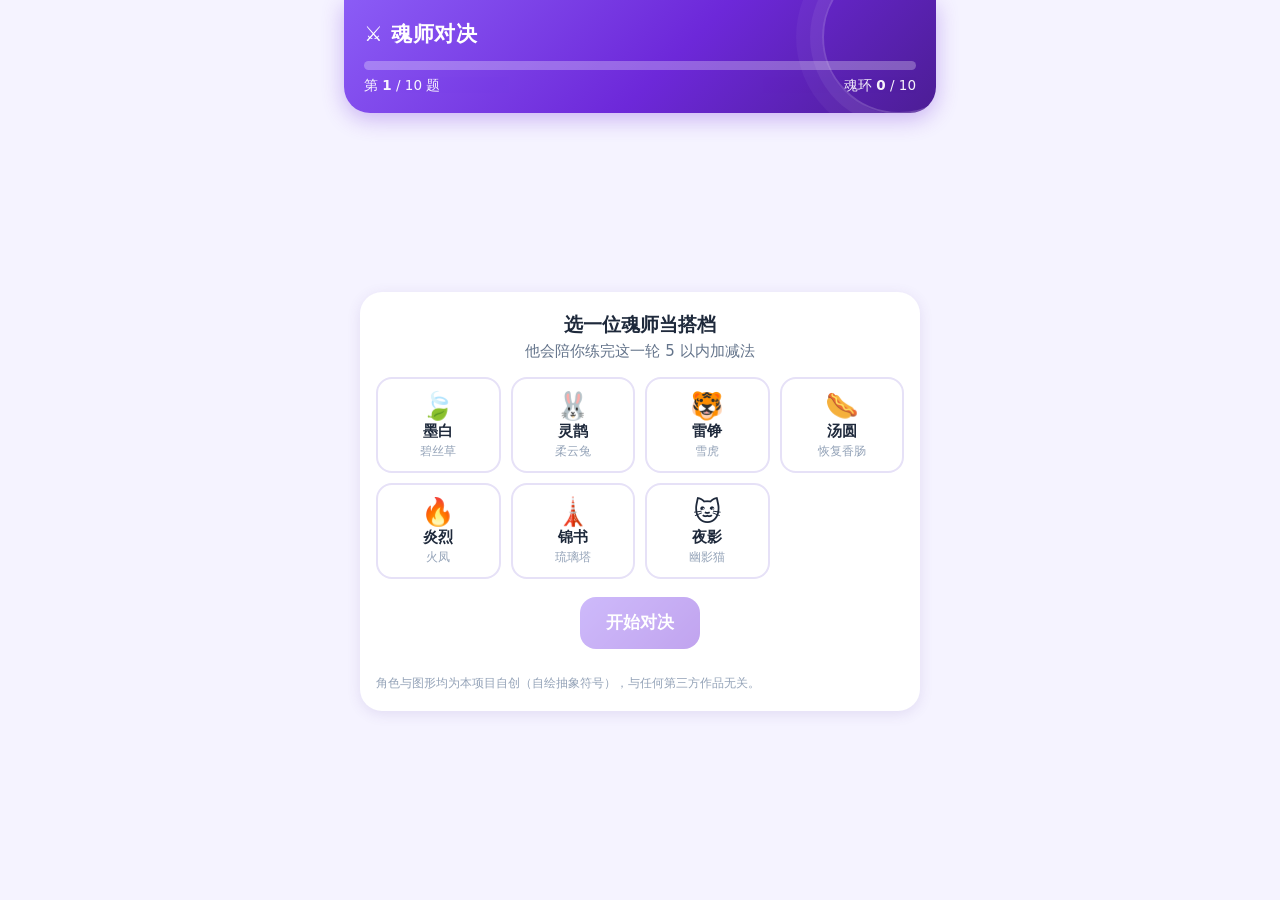
==== modules/math-wuhun-5/index.html @ b2ec2f0e "feat(数学): 新增「魂师对决」5 以内加减法模块；修 node 路径硬编码导致的静默失败 ## 新模块 modules/math-wuhun-5（5 以内加减法 · 魂环闯关）  按孩子喜欢的「" ====
<!DOCTYPE html>
<html lang="zh-CN">
<head>
<meta charset="utf-8">
<meta name="viewport" content="width=device-width,initial-scale=1,viewport-fit=cover,user-scalable=no">
<meta name="apple-mobile-web-app-capable" content="yes">
<meta name="theme-color" content="#6d28d9">
<title>魂师对决 · 5 以内加减法</title>
<style>
  :root{
    --bg:#f5f3ff;--card:#fff;--ink:#1e293b;--ink2:#64748b;--ink3:#94a3b8;
    --violet:#7c3aed;--violet-d:#5b21b6;--violet-l:#ede9fe;
    --gold:#f59e0b;--gold-l:#fef3c7;
    --grass:#10b981;--grass-l:#d1fae5;--coral:#ef4444;--coral-l:#fee2e2;
    --line:#e6e1f7;--r:22px;--sh:0 3px 14px rgba(90,60,160,.12);
    --dark:#1e1b4b;--dark2:#312e81;
  }
  *{box-sizing:border-box;-webkit-tap-highlight-color:transparent}
  body{
    margin:0;background:var(--bg);color:var(--ink);
    font-family:"PingFang SC","Microsoft YaHei",system-ui,sans-serif;
    font-size:17px;padding:0 16px 26px;-webkit-font-smoothing:antialiased;
    min-height:100vh;display:flex;flex-direction:column;
  }
  .wrap{max-width:560px;margin:0 auto;width:100%;flex:1;display:flex;flex-direction:column}
  .hide{display:none !important}
  header{
    background:linear-gradient(135deg,#8b5cf6,#6d28d9 55%,#4c1d95);color:#fff;
    margin:0 -16px 16px;padding:20px 20px 18px;border-radius:0 0 26px 26px;
    box-shadow:0 6px 22px rgba(109,40,217,.32);position:relative;overflow:hidden;
  }
  header::after{                       /* 魂环光晕装饰（纯 CSS 自绘，非任何官方形象） */
    content:"";position:absolute;right:-40px;top:-40px;width:150px;height:150px;
    border-radius:50%;border:2px solid rgba(255,255,255,.18);
    box-shadow:0 0 0 12px rgba(255,255,255,.06),0 0 0 26px rgba(255,255,255,.04);
  }
  .hd{display:flex;align-items:center;gap:10px;position:relative;z-index:1}
  header h1{margin:0;font-size:21px;flex:1;letter-spacing:.5px}
  .partner-chip{
    display:flex;align-items:center;gap:6px;background:rgba(255,255,255,.22);
    border:1px solid rgba(255,255,255,.42);padding:4px 11px;border-radius:13px;font-size:14px;
  }
  .bar{height:9px;background:rgba(255,255,255,.28);border-radius:6px;margin-top:13px;overflow:hidden;position:relative;z-index:1}
  .bar i{display:block;height:100%;background:linear-gradient(90deg,#fbbf24,#fff);border-radius:6px;width:0;transition:width .35s}
  .meta{display:flex;justify-content:space-between;font-size:13.5px;margin-top:7px;opacity:.95;position:relative;z-index:1}

  .stage{flex:1;display:flex;flex-direction:column;justify-content:center}

  /* ---------------- 选搭档 ---------------- */
  .pick{background:var(--card);border-radius:var(--r);box-shadow:var(--sh);padding:20px 16px 18px}
  .pick h2{margin:0 0 4px;font-size:19px;text-align:center}
  .pick p.hint{margin:0 0 16px;text-align:center;color:var(--ink2);font-size:15px}
  .roster{display:grid;grid-template-columns:repeat(4,1fr);gap:10px}
  @media (max-width:400px){.roster{grid-template-columns:repeat(3,1fr)}}
  .rc{
    border:2px solid var(--line);border-radius:16px;background:#fff;padding:9px 4px 8px;
    text-align:center;cursor:pointer;transition:.15s;min-height:96px;
    display:flex;flex-direction:column;align-items:center;justify-content:center;gap:3px;
    font-family:inherit;color:inherit;
  }
  .rc:active{transform:scale(.95)}
  .rc.on{border-color:var(--violet);background:var(--violet-l);box-shadow:0 4px 14px rgba(124,58,237,.24)}
  .rc .av{font-size:27px;line-height:1}
  .rc .nm{font-size:14.5px;font-weight:800}
  .rc .wu{font-size:11.5px;color:var(--ink3)}

  /* ---------------- 对局 ---------------- */
  .foe{
    background:linear-gradient(135deg,var(--dark),var(--dark2));color:#fff;
    border-radius:var(--r);padding:14px 16px;margin-bottom:14px;
    display:flex;align-items:center;gap:14px;position:relative;overflow:hidden;
    box-shadow:0 6px 20px rgba(30,27,75,.28);
  }
  .foe::before{                        /* 脚下魂环光晕 */
    content:"";position:absolute;left:50%;bottom:-46px;transform:translateX(-50%);
    width:190px;height:80px;border-radius:50%;
    background:radial-gradient(ellipse at center,rgba(251,191,36,.45),transparent 70%);
    opacity:0;transition:opacity .3s;
  }
  .foe.cast::before{opacity:1}
  .foe .portrait{width:76px;height:76px;flex:0 0 76px;position:relative;z-index:1}
  .foe .portrait svg{width:100%;height:100%;display:block}
  .foe .fi{flex:1;min-width:0;position:relative;z-index:1}
  .foe .fname{font-size:18px;font-weight:800;display:flex;align-items:center;gap:8px}
  .foe .fname .wu{
    font-size:12px;font-weight:600;color:var(--gold);
    border:1px solid rgba(251,191,36,.5);border-radius:9px;padding:1px 7px;
  }
  .foe .say{font-size:15px;margin-top:6px;color:#ddd6fe;min-height:22px;line-height:1.5}
  .foe.cast .portrait{animation:cast .5s ease}
  @keyframes cast{0%{transform:scale(1)}45%{transform:scale(1.16)}100%{transform:scale(1)}}

  .qbox{
    background:var(--card);border-radius:var(--r);box-shadow:var(--sh);
    padding:22px 18px 16px;text-align:center;margin-bottom:12px;
  }
  .q{font-size:48px;font-weight:800;letter-spacing:2px;font-variant-numeric:tabular-nums;margin:2px 0 14px}
  .qbox.no .q{color:var(--coral);animation:shake .32s}
  @keyframes shake{0%,100%{transform:translateX(0)}25%{transform:translateX(-7px)}75%{transform:translateX(7px)}}

  /* 魂环槽：答对逐个点亮 */
  .rings{display:flex;justify-content:center;gap:6px;flex-wrap:wrap}
  .ring{
    width:19px;height:19px;border-radius:50%;border:2.5px solid var(--line);
    background:#fafaff;transition:.28s;
  }
  .ring.on{border-color:var(--r-c,#f59e0b);box-shadow:0 0 10px var(--r-c,#f59e0b);background:var(--r-c,#f59e0b)}
  .ring.cur{border-color:var(--violet);animation:pulse 1.1s infinite}
  @keyframes pulse{0%,100%{transform:scale(1)}50%{transform:scale(1.22)}}

  .opts{display:grid;grid-template-columns:repeat(3,1fr);gap:11px}
  .opt{
    height:64px;border-radius:18px;border:2.5px solid var(--line);background:#fff;color:var(--ink);
    font-size:28px;font-weight:800;font-family:inherit;cursor:pointer;
    box-shadow:0 3px 10px rgba(90,60,160,.1);transition:.12s;
  }
  .opt:active{transform:scale(.95);background:var(--violet-l);border-color:var(--violet)}
  .opt.ok{background:var(--grass);border-color:var(--grass);color:#fff}
  .opt.no{background:var(--coral);border-color:var(--coral);color:#fff}
  .opt:disabled{opacity:.55}

  .combo{
    margin-top:12px;text-align:center;font-size:19px;font-weight:800;color:var(--violet);
    min-height:26px;opacity:0;transition:opacity .22s;
  }
  .combo.on{opacity:1;animation:pop .5s}
  @keyframes pop{0%{transform:scale(.5);opacity:0}60%{transform:scale(1.14)}100%{transform:scale(1);opacity:1}}

  .saytip{margin-top:10px;font-size:15px;color:var(--ink2);text-align:center;min-height:20px}

  /* ---------------- 结果 ---------------- */
  .end{display:none;background:#fff;border-radius:var(--r);box-shadow:var(--sh);padding:26px 20px;text-align:center;margin:auto 0}
  .end .medal{width:132px;height:132px;margin:0 auto 6px}
  .end h2{margin:6px 0 2px;font-size:23px}
  .end .rank{font-size:17px;font-weight:800;color:var(--violet-d);margin:2px 0 8px}
  .end .stars{font-size:34px;letter-spacing:3px;margin:4px 0 10px}
  .end .stars i{font-style:normal;opacity:.22}
  .end .stars i.on{opacity:1}
  .end p.sum{color:var(--ink2);margin:0 0 16px;font-size:16px}
  .wrongs{text-align:left;background:#fffdf7;border:1px solid var(--line);border-radius:14px;padding:12px 15px;margin:0 0 16px;font-size:15px;color:var(--ink2);line-height:1.9}
  .wrongs b{color:var(--coral)}
  .btn{
    min-height:52px;padding:13px 26px;border-radius:16px;border:0;cursor:pointer;
    font-size:17px;font-weight:800;font-family:inherit;margin:0 6px 10px;
    background:linear-gradient(135deg,#8b5cf6,#6d28d9);color:#fff;box-shadow:0 6px 18px rgba(109,40,217,.32);
  }
  .btn.ghost{background:#fff;color:var(--violet-d);box-shadow:0 3px 10px rgba(90,60,160,.16)}
  .btn:disabled{opacity:.42;box-shadow:none}
  .credit{margin-top:14px;font-size:12px;color:var(--ink3);line-height:1.7}
</style>
</head>
<body>
<div class="wrap">
  <header>
    <div class="hd">
      <h1>⚔️ 魂师对决</h1>
      <span class="partner-chip hide" id="partnerChip">🤝 <b id="partnerName">—</b></span>
    </div>
    <div class="bar"><i id="bar"></i></div>
    <div class="meta">
      <span>第 <b id="idx">1</b> / 10 题</span>
      <span>魂环 <b id="ringCnt">0</b> / 10</span>
    </div>
  </header>

  <div class="stage">
    <!-- ============ 选搭档 ============ -->
    <div class="pick" id="pickView">
      <h2>选一位魂师当搭档</h2>
      <p class="hint">他会陪你练完这一轮 5 以内加减法</p>
      <div class="roster" id="roster"></div>
      <div style="text-align:center;margin-top:18px">
        <button class="btn" id="startBtn" disabled>开始对决</button>
      </div>
      <div class="credit">
        角色与图形均为本项目自创（自绘抽象符号），与任何第三方作品无关。
      </div>
    </div>

    <!-- ============ 对局 ============ -->
    <div id="playView" style="display:none">
      <div class="foe" id="foeBox">
        <div class="portrait" id="portrait"></div>
        <div class="fi">
          <div class="fname"><span id="foeName">墨白</span><span class="wu" id="foeWu">碧丝草</span></div>
          <div class="say" id="say">准备好了吗？</div>
        </div>
      </div>
      <div class="qbox" id="qbox">
        <div class="q" id="qText">3 + 2 = ?</div>
        <div class="rings" id="rings"></div>
      </div>
      <div class="opts" id="opts"></div>
      <div class="combo" id="combo"></div>
      <div class="saytip" id="sayTip"></div>
    </div>

    <!-- ============ 结果 ============ -->
    <div class="end" id="endView">
      <div class="medal" id="medal"></div>
      <h2 id="endTitle">对决结束</h2>
      <div class="rank" id="endRank"></div>
      <div class="stars" id="endStars"></div>
      <p class="sum" id="endSum"></p>
      <div class="wrongs" id="wrongList" style="display:none"></div>
      <button class="btn" id="againBtn">再来一轮</button>
      <button class="btn ghost" onclick="XYB.exit()">🏠 返回学习台</button>
      <div class="credit">
        角色与图形均为本项目自创（自绘抽象符号），与任何第三方作品无关。
      </div>
    </div>
  </div>
</div>

<script src="../../assets/xyb-sdk.js" data-module-id="math-wuhun-5"></script>
<script>
/* ==========================================================================
   魂师对决 · 5 以内加减法
   --------------------------------------------------------------------------
   · 7 位魂师轮流出场出题，答对点亮一枚魂环，连对 3 题触发"武魂觉醒"
   · 一轮 10 题，结束按表现评定魂环年份（十年/百年/千年/万年/十万年）
   · 答题与完成度通过 XYB.answer / progress / finish 上报；
     答错的题带题干 → 自动进工作台错题本
   · 刻意**不写 data-back**：一轮结束要停在结果页让孩子看评定，
     若带 data-back，XYB.finish() 会在 1.2 秒后自动跳回工作台
   ========================================================================== */

/* ---------------- 魂师（名称为文字引用；图形全部自绘抽象符号） ---------------- */
var ROLES = [
  { name:'墨白',   wu:'碧丝草',     emoji:'🍃', color:'#60a5fa', dark:'#1d4ed8',
    ok:['碧丝缠绕，控住了！','灵草一牵，稳稳的。','算得准，才控得住。'],
    no:['别急，稳住心神再算一次。','让草丝把数缠住，再数一遍。'] },
  { name:'灵鹊',   wu:'柔云兔',     emoji:'🐰', color:'#f9a8d4', dark:'#db2777',
    ok:['柔云身法，轻松拿下～','看我的！','这一下稳稳的～'],
    no:['哎呀，差一点点，再来嘛～','没关系，我们一起数。'] },
  { name:'雷铮',   wu:'雪虎',       emoji:'🐯', color:'#fcd34d', dark:'#b45309',
    ok:['雪虎硬冲，正面拿下！','够快，够准！'],
    no:['稳住，别慌，重新算。','深呼吸，再来一次。'] },
  { name:'汤圆',   wu:'恢复香肠',   emoji:'🌭', color:'#fdba74', dark:'#c2410c',
    ok:['补给到位，魂力回来了！','喏，恢复香肠给你！'],
    no:['补给没跟上，先歇一下～','再来一根，慢慢算。'] },
  { name:'炎烈',   wu:'火凤',       emoji:'🔥', color:'#fca5a5', dark:'#b91c1c',
    ok:['火凤展翅，燃起来了！','这题我给你烧穿！'],
    no:['火候差一点，再来。','别急，小心烧到自己。'] },
  { name:'锦书',   wu:'琉璃塔',     emoji:'🗼', color:'#c4b5fd', dark:'#6d28d9',
    ok:['琉璃塔开，给你增幅！','状态拉满，继续！'],
    no:['增幅还不够，我们再来一次。','我帮你稳住魂力。'] },
  { name:'夜影',   wu:'幽影猫',     emoji:'🐱', color:'#cbd5e1', dark:'#334155',
    ok:['幽影猫，速度快吧？','悄无声息，答完。'],
    no:['慢了半拍，下次更快。','再来，我看你行。'] }
];

/* ---------------- 魂环年份 ---------------- */
var RANKS = [
  { min:10, name:'十万年魂环', color:'#dc2626', edge:'#fbbf24', tip:'传说中的十万年魂环，全对！' },
  { min:8,  name:'万年魂环',   color:'#111827', edge:'#fbbf24', tip:'万年魂环到手，非常稳！' },
  { min:6,  name:'千年魂环',   color:'#8b5cf6', edge:'#c4b5fd', tip:'千年魂环，继续加油！' },
  { min:4,  name:'百年魂环',   color:'#f59e0b', edge:'#fcd34d', tip:'百年魂环，再练一轮会更好。' },
  { min:0,  name:'十年魂环',   color:'#94a3b8', edge:'#cbd5e1', tip:'第一枚魂环，慢慢来。' }
];

/* 连对达到这个数 → 武魂觉醒 */
var COMBO_AT = 3;
var TOTAL = 10;

var qs = [], cur = 0, right = 0, combo = 0, maxCombo = 0, wrongs = [], locked = false;
var partner = null, picked = -1, t0 = 0;

function $(id) { return document.getElementById(id); }
function rnd(a, b) { return a + Math.floor(Math.random() * (b - a + 1)); }

/* ---------------- 出题：答案必定落在 0~5 ---------------- */
function makeQ() {
  if (Math.random() < 0.55) {                 /* 加法：和 ≤ 5 */
    var a = rnd(0, 5), b = rnd(0, 5);
    while (a + b > 5 || a + b === 0) { a = rnd(0, 5); b = rnd(0, 5); }
    return { t: a + ' + ' + b + ' = ?', v: a + b, tag: '5以内加法' };
  }
  var x = rnd(1, 5), y = rnd(0, x);           /* 减法：被减数 ≤ 5，结果 ≥ 0 */
  if (x - y === 0 && Math.random() < 0.7) y = rnd(0, x - 1);   /* 少出一点"得 0" */
  return { t: x + ' - ' + y + ' = ?', v: x - y, tag: '5以内减法' };
}

function buildQs() {
  qs = [];
  var seen = {}, guard = 0;
  while (qs.length < TOTAL && guard++ < 900) {
    var q = makeQ();
    if (seen[q.t]) continue;
    seen[q.t] = 1;
    qs.push(q);
  }
  while (qs.length < TOTAL) qs.push(makeQ());   /* 保底 */
}

/* ---------------- 自绘抽象立绘（圆头 + 肩形 + 武魂符号；不复制任何官方形象） ---------------- */
function portraitSvg(role, lit) {
  var glow = lit
    ? '<ellipse cx="40" cy="70" rx="30" ry="8" fill="none" stroke="#fbbf24" stroke-width="2.5" opacity=".95"/>' +
      '<ellipse cx="40" cy="70" rx="23" ry="6" fill="none" stroke="#fbbf24" stroke-width="2" opacity=".7"/>'
    : '<ellipse cx="40" cy="70" rx="27" ry="7" fill="none" stroke="#fbbf24" stroke-width="1.6" opacity=".28"/>';
  return '<svg viewBox="0 0 80 80" aria-hidden="true">' + glow +
    '<path d="M14 70 Q40 44 66 70 Z" fill="' + role.dark + '" opacity=".92"/>' +
    '<circle cx="40" cy="36" r="17" fill="' + role.color + '"/>' +
    '<circle cx="40" cy="36" r="17" fill="none" stroke="' + role.dark + '" stroke-width="2" opacity=".45"/>' +
    '<text x="40" y="42" text-anchor="middle" font-size="16">' + role.emoji + '</text>' +
    '</svg>';
}

/* 结果页的"魂环"图形 */
function medalSvg(rank) {
  var rings = '';
  for (var i = 0; i < 3; i++) {
    rings += '<ellipse cx="66" cy="' + (96 - i * 7) + '" rx="' + (40 - i * 6) + '" ry="' + (12 - i * 2) +
      '" fill="none" stroke="' + rank.color + '" stroke-width="4" opacity="' + (1 - i * 0.22) + '"/>';
  }
  return '<svg viewBox="0 0 132 132" aria-hidden="true">' +
    '<circle cx="66" cy="66" r="62" fill="none" stroke="' + rank.edge + '" stroke-width="3" opacity=".55"/>' +
    rings +
    '<circle cx="66" cy="46" r="22" fill="' + rank.color + '" opacity=".92"/>' +
    '<text x="66" y="54" text-anchor="middle" font-size="22">🏅</text>' +
    '</svg>';
}

/* ---------------- 选搭档 ---------------- */
$('roster').innerHTML = ROLES.map(function (r, i) {
  return '<button class="rc" data-i="' + i + '">' +
    '<span class="av">' + r.emoji + '</span>' +
    '<span class="nm">' + r.name + '</span>' +
    '<span class="wu">' + r.wu + '</span></button>';
}).join('');

$('roster').addEventListener('click', function (e) {
  var b = e.target.closest ? e.target.closest('.rc') : null;
  if (!b) return;
  picked = Number(b.getAttribute('data-i'));
  Array.prototype.forEach.call(document.querySelectorAll('.rc'), function (el) {
    el.classList.toggle('on', Number(el.getAttribute('data-i')) === picked);
  });
  $('startBtn').disabled = false;
});

$('startBtn').addEventListener('click', function () {
  if (picked < 0) return;
  partner = ROLES[picked];
  $('partnerName').textContent = partner.name;
  $('partnerChip').classList.remove('hide');
  $('pickView').style.display = 'none';
  $('playView').style.display = 'block';
  start();
});

/* ---------------- 出题 / 答题 ---------------- */
$('opts').innerHTML = [0, 1, 2, 3, 4, 5].map(function (n) {
  return '<button class="opt" data-v="' + n + '">' + n + '</button>';
}).join('');

function roleFor(i) {
  /* 出题者从搭档的"下一位"开始轮，保证每题换人 */
  var base = picked >= 0 ? picked : 0;
  return ROLES[(base + i + 1) % ROLES.length];
}

function ringColor() {
  return right >= 10 ? '#dc2626' : right >= 8 ? '#111827' : right >= 6 ? '#8b5cf6'
    : right >= 4 ? '#f59e0b' : '#c4b5fd';
}

function paintRings() {
  var box = $('rings');
  if (box.children.length !== TOTAL) {
    box.innerHTML = new Array(TOTAL + 1).join('<span class="ring"></span>');
  }
  var color = ringColor();
  Array.prototype.forEach.call(box.children, function (el, i) {
    var on = i < right;
    el.className = 'ring' + (on ? ' on' : '') + (!on && i === right ? ' cur' : '');
    el.style.setProperty('--r-c', color);
  });
  $('ringCnt').textContent = right;
}

function renderQ() {
  var q = qs[cur], role = roleFor(cur);
  $('foeName').textContent = role.name;
  $('foeWu').textContent = role.wu;
  $('portrait').innerHTML = portraitSvg(role, false);
  $('foeBox').classList.remove('cast');
  $('say').textContent = cur === 0
    ? '第一题交给我，' + partner.name + '在旁边看着呢。'
    : '第 ' + (cur + 1) + ' 题，看我的。';
  $('qText').textContent = q.t;
  $('qbox').classList.remove('no');
  $('idx').textContent = cur + 1;
  $('bar').style.width = (cur / TOTAL * 100) + '%';
  $('combo').classList.remove('on');
  $('combo').textContent = '';
  $('sayTip').textContent = '';
  Array.prototype.forEach.call($('opts').children, function (b) {
    b.classList.remove('ok', 'no');
    b.disabled = false;
  });
  locked = false;
  paintRings();
}

function sayLine(text) {
  $('say').textContent = text;
  try {
    if (window.XYB && XYB.speak) XYB.speak(text, { rate: 0.95 });
  } catch (e) { /* 朗读失败不影响答题 */ }
}

$('opts').addEventListener('click', function (e) {
  var b = e.target.closest ? e.target.closest('.opt') : null;
  if (!b || locked) return;
  var q = qs[cur], my = Number(b.getAttribute('data-v')), ok = my === q.v;
  locked = true;
  Array.prototype.forEach.call($('opts').children, function (el) { el.disabled = true; });

  /* ★ 上报答题（带题干 → 答错的自动进错题本） */
  XYB.answer(ok, { tag: q.tag, q: q.t, answer: q.v, my: my });

  var role = roleFor(cur);
  if (ok) {
    right++; combo++;
    if (combo > maxCombo) maxCombo = combo;
    b.classList.add('ok');
    $('portrait').innerHTML = portraitSvg(role, true);
    $('foeBox').classList.add('cast');
    sayLine(role.ok[rnd(0, role.ok.length - 1)]);
    XYB.progress(cur + 1, TOTAL);
    paintRings();
    if (combo >= COMBO_AT) {
      $('combo').textContent = '✨ 武魂觉醒 · 连对 ' + combo + ' 题！';
      $('combo').classList.add('on');
    }
  } else {
    combo = 0;
    wrongs.push(q.t.replace('?', q.v));
    b.classList.add('no');
    Array.prototype.forEach.call($('opts').children, function (el) {
      if (Number(el.getAttribute('data-v')) === q.v) el.classList.add('ok');
    });
    $('qbox').classList.add('no');
    $('say').textContent = role.no[rnd(0, role.no.length - 1)] + '（正确答案是 ' + q.v + '）';
    $('sayTip').textContent = '正确答案是 ' + q.v + '　·　一起再看一遍：' + q.t.replace('?', q.v);
  }

  setTimeout(function () {
    cur++;
    if (cur < TOTAL) renderQ();
    else finish();
  }, ok ? 700 : 1900);
});

/* ---------------- 结果 ---------------- */
function rankOf(n) {
  for (var i = 0; i < RANKS.length; i++) if (n >= RANKS[i].min) return RANKS[i];
  return RANKS[RANKS.length - 1];
}

function finish() {
  $('bar').style.width = '100%';
  $('playView').style.display = 'none';
  $('endView').style.display = 'block';

  var rank = rankOf(right);
  var stars = right >= 8 ? 3 : right >= 6 ? 2 : 1;
  $('medal').innerHTML = medalSvg(rank);
  $('endRank').textContent = '获得：' + rank.name;
  $('endRank').style.color = rank.color;
  $('endStars').innerHTML = [1, 2, 3].map(function (n) {
    return '<i class="' + (stars >= n ? 'on' : '') + '">⭐</i>';
  }).join('');
  $('endTitle').textContent = right >= 10 ? '全对！魂环融合成功'
    : right >= 8 ? '很强，稳稳的' : right >= 6 ? '完成啦，表现不错' : '完成啦，多练几轮会更棒';

  var sec = Math.round((Date.now() - t0) / 1000);
  $('endSum').textContent = '答对 ' + right + ' / ' + TOTAL + ' 题 · 用时 ' + fmtTime(sec) +
    ' · 最高连对 ' + maxCombo + ' 题';

  if (wrongs.length) {
    var w = $('wrongList');
    w.style.display = 'block';
    w.innerHTML = '<b>这几题再数一数：</b><br>' + wrongs.join('　·　');
  } else {
    $('wrongList').style.display = 'none';
  }
  $('say').textContent = rank.tip;

  /* ★ 上报完成（工作台加星 + 家长端记完成） */
  XYB.finish({ stars: stars, score: right, title: '魂师对决 · 5 以内加减法' });
}

function fmtTime(s) {
  var m = Math.floor(s / 60);
  return (m < 10 ? '0' + m : m) + ':' + ((s % 60) < 10 ? '0' : '') + (s % 60);
}

function start() {
  cur = 0; right = 0; combo = 0; maxCombo = 0; wrongs = []; locked = false;
  buildQs();
  renderQ();
  t0 = Date.now();
  XYB.progress(0, TOTAL);
}

$('againBtn').addEventListener('click', function () {
  $('wrongList').style.display = 'none';
  $('endView').style.display = 'none';
  $('playView').style.display = 'block';
  start();
});
</script>
</body>
</html>
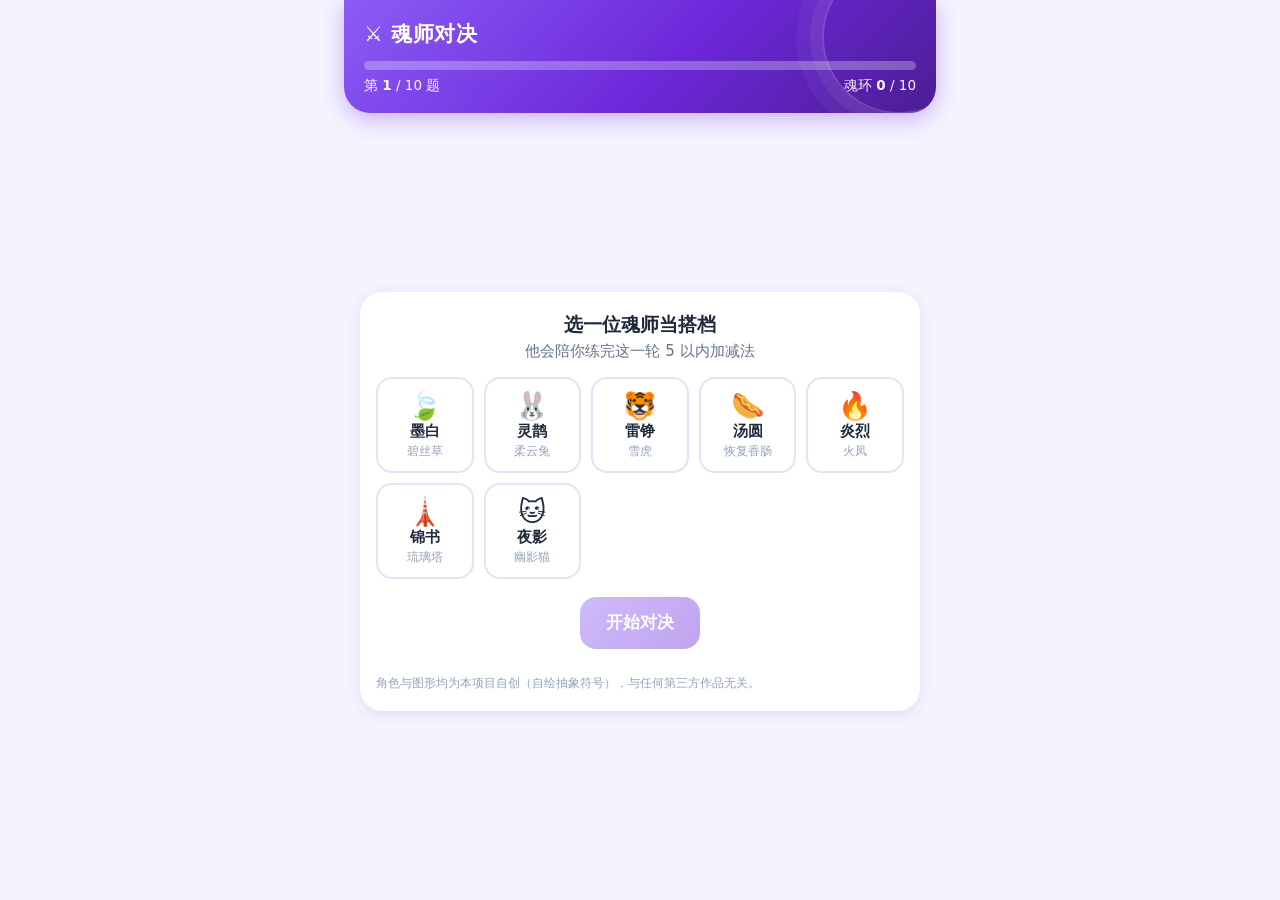
==== commit bc72c44e: "style(魂师对决): 选搭档的头像网格改成自适应列数 `.roster` 原来固定 `repeat(4,1fr)`，改成 `repeat(auto-fill,minmax(88px,1fr))`：" ====
--- a/modules/math-wuhun-5/index.html
+++ b/modules/math-wuhun-5/index.html
@@ -50,8 +50,8 @@
   .pick{background:var(--card);border-radius:var(--r);box-shadow:var(--sh);padding:20px 16px 18px}
   .pick h2{margin:0 0 4px;font-size:19px;text-align:center}
   .pick p.hint{margin:0 0 16px;text-align:center;color:var(--ink2);font-size:15px}
-  .roster{display:grid;grid-template-columns:repeat(4,1fr);gap:10px}
-  @media (max-width:400px){.roster{grid-template-columns:repeat(3,1fr)}}
+  /* 自适应列数：7 位魂师在 iPad 上一行排开；窄屏自动折行，不会把最后一列挤出屏幕 */
+  .roster{display:grid;grid-template-columns:repeat(auto-fill,minmax(88px,1fr));gap:10px}
   .rc{
     border:2px solid var(--line);border-radius:16px;background:#fff;padding:9px 4px 8px;
     text-align:center;cursor:pointer;transition:.15s;min-height:96px;
@@ -60,7 +60,8 @@
   }
   .rc:active{transform:scale(.95)}
   .rc.on{border-color:var(--violet);background:var(--violet-l);box-shadow:0 4px 14px rgba(124,58,237,.24)}
-  .rc .av{font-size:27px;line-height:1}
+  .rc .av{font-size:27px;line-height:1;display:flex;align-items:center;justify-content:center}
+  .rc .av .rc-img{width:36px;height:36px;border-radius:50%;object-fit:cover;display:block}
   .rc .nm{font-size:14.5px;font-weight:800}
   .rc .wu{font-size:11.5px;color:var(--ink3)}
 
@@ -79,7 +80,14 @@
   }
   .foe.cast::before{opacity:1}
   .foe .portrait{width:76px;height:76px;flex:0 0 76px;position:relative;z-index:1}
-  .foe .portrait svg{width:100%;height:100%;display:block}
+  .foe .portrait svg{width:100%;height:100%;display:block;transition:.25s}
+  /* 放了肖像就用肖像（portraits/<角色名>.jpg|png|webp），没放自动回落到自绘 SVG */
+  .foe .portrait .pf-img{
+    width:100%;height:100%;border-radius:50%;object-fit:cover;display:block;
+    border:2px solid rgba(251,191,36,.5);box-shadow:0 0 10px rgba(251,191,36,.28);transition:.25s;
+  }
+  .foe.cast .portrait .pf-img{border-color:#fbbf24;box-shadow:0 0 22px rgba(251,191,36,.85)}
+  .foe.cast .portrait svg{filter:drop-shadow(0 0 6px rgba(251,191,36,.9))}
   .foe .fi{flex:1;min-width:0;position:relative;z-index:1}
   .foe .fname{font-size:18px;font-weight:800;display:flex;align-items:center;gap:8px}
   .foe .fname .wu{
@@ -307,6 +315,36 @@
     '</svg>';
 }
 
+/* ---------------- 肖像：优先用 portraits/ 里的图，没有就回落到自绘 SVG ----------------
+   纯静态页面**列不了目录**，所以按扩展名依次试探，第一个成功的用上；
+   结果缓存起来，同一个角色只探一次。
+   先画自绘立绘、图片加载成功后再替换 —— 任何时刻都有东西显示，不会留白。 */
+var PF_EXT = ['jpg', 'png', 'webp', 'jpeg'];
+var pfCache = {};                       /* 角色名 → 可用路径（null 表示没放图） */
+
+function findPortrait(name, cb) {
+  var c = pfCache[name];
+  if (c !== undefined) { cb(c); return; }
+  var i = 0;
+  (function probe() {
+    if (i >= PF_EXT.length) { pfCache[name] = null; cb(null); return; }
+    var url = 'portraits/' + encodeURIComponent(name) + '.' + PF_EXT[i++];
+    var im = new Image();
+    im.onload = function () { pfCache[name] = url; cb(url); };
+    im.onerror = probe;
+    im.src = url;
+  })();
+}
+
+/* 对局页的大立绘 */
+function applyPortrait(el, role) {
+  if (!el) return;
+  el.innerHTML = portraitSvg(role);     /* 先占位 */
+  findPortrait(role.name, function (url) {
+    if (url) el.innerHTML = '<img class="pf-img" alt="" src="' + url + '">';
+  });
+}
+
 /* 结果页的"魂环"图形 */
 function medalSvg(rank) {
   var rings = '';
@@ -329,6 +367,15 @@
     '<span class="nm">' + r.name + '</span>' +
     '<span class="wu">' + r.wu + '</span></button>';
 }).join('');
+
+/* 选搭档页的头像：放了肖像就换成肖像，没放保持 emoji */
+Array.prototype.forEach.call(document.querySelectorAll('.rc'), function (btn, i) {
+  findPortrait(ROLES[i].name, function (url) {
+    if (!url) return;
+    var av = btn.querySelector('.av');
+    if (av) av.innerHTML = '<img class="rc-img" alt="" src="' + url + '">';
+  });
+});
 
 $('roster').addEventListener('click', function (e) {
   var b = e.target.closest ? e.target.closest('.rc') : null;
@@ -384,7 +431,7 @@
   var q = qs[cur], role = roleFor(cur);
   $('foeName').textContent = role.name;
   $('foeWu').textContent = role.wu;
-  $('portrait').innerHTML = portraitSvg(role, false);
+  applyPortrait($('portrait'), role);
   $('foeBox').classList.remove('cast');
   $('say').textContent = cur === 0
     ? '第一题交给我，' + partner.name + '在旁边看着呢。'
@@ -426,7 +473,8 @@
     right++; combo++;
     if (combo > maxCombo) maxCombo = combo;
     b.classList.add('ok');
-    $('portrait').innerHTML = portraitSvg(role, true);
+    /* 发光交给 CSS（.foe.cast）—— 这里**不重绘立绘**，
+       否则会把已经加载好的肖像图片盖回 SVG */
     $('foeBox').classList.add('cast');
     sayLine(role.ok[rnd(0, role.ok.length - 1)]);
     XYB.progress(cur + 1, TOTAL);
